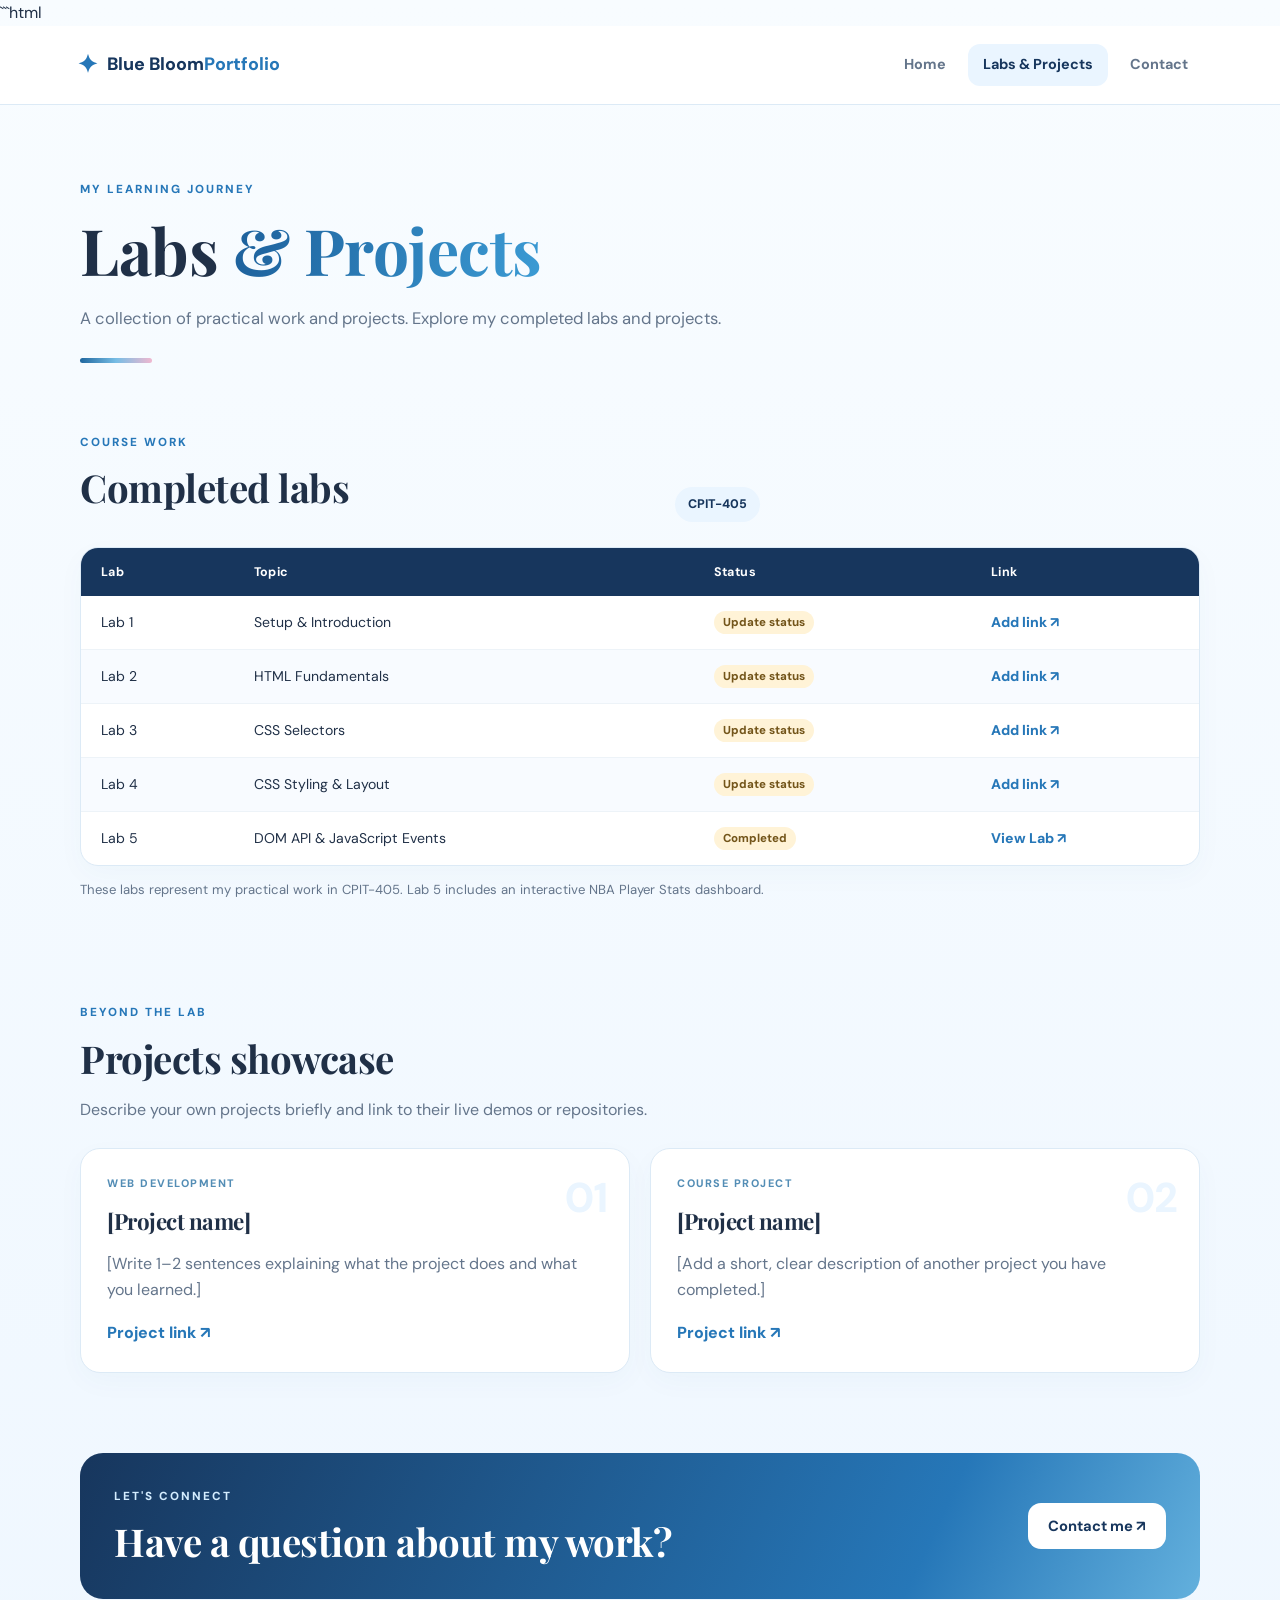
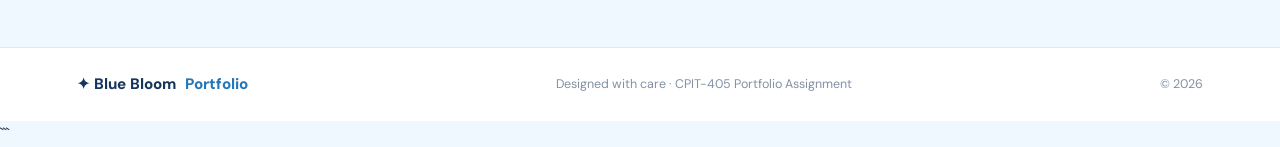
==== labs.html @ d571b175 "complete lab5" ====
```html
<!DOCTYPE html>
<html lang="en">
<head>
  <meta charset="UTF-8">
  <meta name="viewport" content="width=device-width, initial-scale=1.0">
  <meta name="description" content="Labs and projects completed for CPIT-405.">
  <title>Labs & Projects | Blue Bloom Portfolio</title>
  <link rel="stylesheet" href="style.css">
</head>

<body>
  <header class="site-header">
    <a class="brand" href="index.html">
      <span class="brand-mark">✦</span>
      <span>Blue Bloom<span class="brand-accent">Portfolio</span></span>
    </a>

    <nav class="nav" aria-label="Main navigation">
      <a href="index.html">Home</a>
      <a class="active" href="labs.html">Labs & Projects</a>
      <a href="contact.html">Contact</a>
    </nav>
  </header>

  <main class="container page-main">

    <section class="page-hero">
      <p class="eyebrow">MY LEARNING JOURNEY</p>
      <h1>Labs <span class="gradient-text">& Projects</span></h1>
      <p>A collection of practical work and projects. Explore my completed labs and projects.</p>
      <div class="page-hero-line"></div>
    </section>

    <section class="section">

      <div class="section-heading row-heading">
        <div>
          <p class="eyebrow">COURSE WORK</p>
          <h2>Completed labs</h2>
        </div>
        <span class="pill">CPIT-405</span>
      </div>

      <div class="table-wrap">
        <table>
          <thead>
            <tr>
              <th>Lab</th>
              <th>Topic</th>
              <th>Status</th>
              <th>Link</th>
            </tr>
          </thead>

          <tbody>
            <tr>
              <td>Lab 1</td>
              <td>Setup & Introduction</td>
              <td><span class="status">Update status</span></td>
              <td>
                <a class="table-link" href="#" aria-label="Lab 1 link">
                  Add link ↗
                </a>
              </td>
            </tr>

            <tr>
              <td>Lab 2</td>
              <td>HTML Fundamentals</td>
              <td><span class="status">Update status</span></td>
              <td>
                <a class="table-link" href="#" aria-label="Lab 2 link">
                  Add link ↗
                </a>
              </td>
            </tr>

            <tr>
              <td>Lab 3</td>
              <td>CSS Selectors</td>
              <td><span class="status">Update status</span></td>
              <td>
                <a class="table-link" href="#" aria-label="Lab 3 link">
                  Add link ↗
                </a>
              </td>
            </tr>

            <tr>
              <td>Lab 4</td>
              <td>CSS Styling & Layout</td>
              <td><span class="status">Update status</span></td>
              <td>
                <a class="table-link" href="#" aria-label="Lab 4 link">
                  Add link ↗
                </a>
              </td>
            </tr>

            <tr>
              <td>Lab 5</td>
              <td>DOM API & JavaScript Events</td>
              <td><span class="status">Completed</span></td>
              <td>
                <a class="table-link" href="labs/lab5/index.html">
                  View Lab ↗
                </a>
              </td>
            </tr>

          </tbody>
        </table>
      </div>

      <p class="note">
        These labs represent my practical work in CPIT-405.
        Lab 5 includes an interactive NBA Player Stats dashboard.
      </p>

    </section>

    <section class="section">

      <div class="section-heading">
        <p class="eyebrow">BEYOND THE LAB</p>
        <h2>Projects showcase</h2>
        <p>Describe your own projects briefly and link to their live demos or repositories.</p>
      </div>

      <div class="project-grid">

        <article class="project-card">
          <div class="project-number">01</div>
          <span class="project-type">WEB DEVELOPMENT</span>
          <h3>[Project name]</h3>
          <p>[Write 1–2 sentences explaining what the project does and what you learned.]</p>
          <a class="text-link" href="#">
            Project link <span>↗</span>
          </a>
        </article>

        <article class="project-card">
          <div class="project-number">02</div>
          <span class="project-type">COURSE PROJECT</span>
          <h3>[Project name]</h3>
          <p>[Add a short, clear description of another project you have completed.]</p>
          <a class="text-link" href="#">
            Project link <span>↗</span>
          </a>
        </article>

      </div>
    </section>

    <section class="callout">
      <div>
        <p class="eyebrow">LET'S CONNECT</p>
        <h2>Have a question about my work?</h2>
      </div>
      <a class="button button-light" href="contact.html">
        Contact me ↗
      </a>
    </section>

  </main>

  <footer class="site-footer">
    <a class="brand footer-brand" href="index.html">
      ✦ Blue Bloom<span class="brand-accent">Portfolio</span>
    </a>
    <p>Designed with care · CPIT-405 Portfolio Assignment</p>
    <span>© 2026</span>
  </footer>

</body>
</html>
```
---- style.css ----
@import url('https://fonts.googleapis.com/css2?family=DM+Sans:wght@400;500;600;700&family=Playfair+Display:wght@500;600;700&display=swap');
:root{--navy:#17365d;--blue:#2677b8;--sky:#eaf5ff;--ice:#f7fbff;--powder:#c9e5fb;--ink:#203047;--muted:#64758b;--line:#dceaf6;--white:#fff;--shadow:0 18px 45px rgba(35,91,139,.11)}
*{box-sizing:border-box}html{scroll-behavior:smooth}body{margin:0;color:var(--ink);background:linear-gradient(180deg,#f8fcff 0%,#eff7ff 100%);font-family:'DM Sans',sans-serif;line-height:1.65}
a{color:inherit;text-decoration:none}.site-header{display:flex;justify-content:space-between;align-items:center;padding:18px max(6%,calc((100% - 1160px)/2));background:rgba(255,255,255,.9);border-bottom:1px solid var(--line);position:sticky;top:0;z-index:10;backdrop-filter:blur(16px)}
.brand{display:inline-flex;align-items:center;gap:9px;font-weight:800;font-size:1.12rem;white-space:nowrap;color:var(--navy)}.brand-mark{color:var(--blue);font-size:1.55rem}.brand-accent{color:var(--blue)}
.nav{display:flex;gap:7px;align-items:center}.nav a{padding:9px 15px;border-radius:12px;color:var(--muted);font-size:.9rem;font-weight:700;transition:.2s}.nav a:hover,.nav a.active{color:var(--navy);background:var(--sky)}
.container{width:min(1120px,88%);margin:0 auto}.hero{display:grid;grid-template-columns:1.05fr .95fr;align-items:center;gap:35px;padding:75px 0 65px;min-height:550px}
.eyebrow{color:var(--blue);font-size:.73rem;font-weight:800;letter-spacing:2px;margin:0 0 13px}h1,h2,h3{font-family:'Playfair Display',serif;line-height:1.18;letter-spacing:-.5px;margin-top:0}h1{font-size:clamp(2.7rem,5vw,4.5rem);margin-bottom:20px}.gradient-text{color:var(--blue);background:linear-gradient(100deg,#1d609b,#3b9bd4);-webkit-background-clip:text;background-clip:text;color:transparent}
.hero-lead{color:var(--muted);font-size:1.1rem;line-height:1.85;max-width:570px}.hero-actions{display:flex;flex-wrap:wrap;gap:12px;margin:28px 0 24px}
.button{display:inline-flex;justify-content:center;align-items:center;gap:10px;border:0;border-radius:13px;padding:13px 20px;font:700 .92rem 'DM Sans',sans-serif;cursor:pointer;transition:.2s}.button:hover{transform:translateY(-3px)}
.button-primary{color:white;background:linear-gradient(110deg,#1f679f,#369bd0);box-shadow:0 10px 22px #287fb333}.button-secondary{color:var(--navy);border:1px solid var(--line);background:white}.hero-meta{display:flex;gap:20px;flex-wrap:wrap;color:#7b8da2;font-size:.82rem}.status-dot{display:inline-block;width:8px;height:8px;border-radius:50%;background:#53b8a2;margin-right:7px}
.hero-art{position:relative;min-height:400px;display:grid;place-items:center}.hero-art:before{content:'';position:absolute;width:340px;height:340px;border-radius:50%;background:linear-gradient(145deg,#d7edff,#f5fbff 55%,#c9e5fb)}
.profile-card{position:relative;z-index:1;width:min(330px,85%);padding:32px;border:1px solid white;border-radius:27px;background:#ffffffdf;box-shadow:0 24px 65px #235b8b22;transform:rotate(-2deg)}
.profile-avatar{width:75px;height:75px;display:grid;place-items:center;border-radius:24px;background:linear-gradient(145deg,#1c639c,#76bde7);color:white;font-size:1.45rem;font-weight:800;margin-bottom:24px;box-shadow:0 10px 22px #287fb333}
.profile-label{color:#5c93b8;font-size:.65rem;letter-spacing:1.5px;font-weight:800;margin-bottom:9px}.profile-card h2{font-size:1.8rem;margin-bottom:20px}.mini-tags,.skill-list{display:flex;flex-wrap:wrap;gap:7px}.mini-tags span,.skill-list span{background:#eaf5ff;color:#245e8b;border-radius:9px;padding:6px 10px;font-size:.75rem;font-weight:700}
.orb{position:absolute;border-radius:50%;z-index:2}.orb-one{width:22px;height:22px;background:#77bde5;top:45px;right:65px;box-shadow:0 0 0 9px #77bde522}.orb-two{width:14px;height:14px;background:#f0b8d0;left:45px;bottom:65px;box-shadow:0 0 0 8px #f0b8d022}
.floating-chip{position:absolute;z-index:3;background:white;border:1px solid var(--line);box-shadow:var(--shadow);border-radius:12px;padding:10px 14px;font-size:.78rem;font-weight:700}.chip-top{top:60px;left:0;transform:rotate(-4deg)}.chip-bottom{right:0;bottom:55px;transform:rotate(4deg);color:var(--blue)}
.section{padding:38px 0 52px}.section-heading{max-width:680px;margin-bottom:25px}.section-heading h2,.callout h2{font-size:clamp(1.8rem,3vw,2.5rem);margin-bottom:11px}.section-heading>p:not(.eyebrow){color:var(--muted)}.about-grid{display:grid;grid-template-columns:repeat(3,1fr);gap:18px}
.info-card,.project-card{background:white;border:1px solid var(--line);border-radius:20px;padding:26px;box-shadow:0 9px 28px #235b8b08;transition:.2s}.info-card:hover,.project-card:hover{transform:translateY(-5px);box-shadow:var(--shadow)}
.card-icon{display:grid;place-items:center;width:43px;height:43px;margin-bottom:17px;color:var(--blue);background:var(--sky);border-radius:14px;font-size:1.25rem}.info-card h3{font-size:1.15rem;margin-bottom:12px}.info-card p{color:var(--muted);font-size:.91rem}.info-card strong{color:var(--ink)}.muted,.note{color:var(--muted)}.row-heading{display:flex;justify-content:space-between;align-items:end;gap:20px}.pill{padding:7px 13px;color:var(--navy);background:var(--sky);border-radius:100px;font-size:.78rem;font-weight:800;white-space:nowrap}
.details-panel{display:grid;grid-template-columns:repeat(4,1fr);gap:10px;padding:23px;border-radius:20px;background:white;border:1px solid var(--line);box-shadow:0 9px 28px #235b8b08}.details-panel>div{padding:5px 14px;border-right:1px solid var(--line);overflow-wrap:anywhere}.details-panel>div:last-child{border:0}.detail-label{display:block;color:#8a9aab;text-transform:uppercase;letter-spacing:1px;font-size:.67rem;font-weight:800;margin-bottom:7px}.details-panel strong{font-size:.88rem}.note{font-size:.82rem;margin-top:13px}
.site-footer{display:flex;justify-content:space-between;align-items:center;gap:20px;padding:24px 6%;margin-top:30px;border-top:1px solid var(--line);background:white;color:#8291a3;font-size:.78rem}.site-footer p{margin:0}.footer-brand{font-size:.95rem}
.page-main{padding-top:50px}.page-hero{position:relative;padding:25px 0 32px}.page-hero h1{font-size:clamp(2.6rem,5vw,4rem);max-width:800px;margin-bottom:16px}.page-hero>p:not(.eyebrow){color:var(--muted);font-size:1.04rem;max-width:650px}.page-hero-line{width:72px;height:5px;border-radius:9px;margin-top:26px;background:linear-gradient(90deg,#1f679f,#77bde5,#f0b8d0)}
.table-wrap{overflow-x:auto;background:white;border:1px solid var(--line);border-radius:18px;box-shadow:0 9px 28px #235b8b08}table{width:100%;border-collapse:collapse;min-width:610px;text-align:left}th{background:#17365d;color:white;padding:16px 20px;font-size:.78rem;letter-spacing:.4px}td{padding:15px 20px;border-bottom:1px solid #edf3f8;font-size:.88rem}tbody tr:last-child td{border-bottom:0}tbody tr:nth-child(even){background:#f8fbff}tbody tr:hover{background:#edf7ff}.status{display:inline-block;color:#73551a;background:#fff3d7;border-radius:20px;padding:4px 9px;font-size:.72rem;font-weight:800}.table-link,.text-link{color:var(--blue);font-weight:800}
.project-grid{display:grid;grid-template-columns:repeat(2,1fr);gap:20px}.project-card{position:relative;overflow:hidden}.project-number{position:absolute;top:15px;right:22px;font-size:2.6rem;font-weight:800;color:#eaf5ff}.project-type{display:inline-block;color:#538db5;font-size:.68rem;font-weight:800;letter-spacing:1.5px;margin-bottom:15px}.project-card h3{font-size:1.4rem;margin-bottom:12px}.project-card p{color:var(--muted)}.callout{display:flex;justify-content:space-between;align-items:center;gap:25px;margin:28px 0 48px;padding:34px;color:white;background:linear-gradient(115deg,#17365d,#2677b8 75%,#63b0dd);border-radius:23px}.callout .eyebrow{color:#d4edff}.callout h2{margin:0}.button-light{color:var(--navy);background:white;white-space:nowrap}
.contact-layout{display:grid;grid-template-columns:.8fr 1.2fr;gap:24px;align-items:stretch}.contact-aside{position:relative;overflow:hidden;padding:33px;border-radius:22px;color:white;background:linear-gradient(145deg,#17365d,#2677b8)}.contact-aside .eyebrow{color:#cbeaff}.contact-aside h2{font-size:1.8rem}.contact-aside .muted{color:#d5e9f7;font-size:.9rem}.contact-detail{display:flex;align-items:center;gap:13px;margin-top:24px;position:relative;z-index:1}.contact-icon{display:grid;place-items:center;flex:0 0 39px;height:39px;border-radius:12px;color:white;background:#ffffff22;font-weight:800}.contact-detail .detail-label{color:#cbe3f5;margin-bottom:3px}.contact-detail a{font-size:.84rem;overflow-wrap:anywhere}.contact-detail a:hover{text-decoration:underline}.aside-decoration{position:absolute;bottom:-90px;right:-20px;font-size:14rem;color:#ffffff10;line-height:1}
.form-card{padding:33px;background:white;border:1px solid var(--line);border-radius:22px;box-shadow:var(--shadow)}.form-card h2{font-size:1.6rem;margin-bottom:8px}.form-card>.muted{font-size:.86rem}.form-row{display:flex;flex-direction:column;gap:7px;margin-top:16px}.form-row label{font-size:.82rem;font-weight:800}.form-row input,.form-row select,.form-row textarea{width:100%;border:1px solid #dce8f3;border-radius:11px;padding:13px 14px;background:#fbfdff;color:var(--ink);font:400 .9rem 'DM Sans',sans-serif;outline:none;transition:.2s}.form-row input:focus,.form-row select:focus,.form-row textarea:focus{border-color:var(--blue);box-shadow:0 0 0 3px #2677b818}.form-row textarea{resize:vertical}.submit-button{margin-top:21px;width:100%}.form-footnote{margin:13px 0 0;color:#8797a8;font-size:.74rem}
@media(max-width:820px){.hero{grid-template-columns:1fr;gap:8px;padding-top:55px}.hero-art{min-height:350px}.about-grid{grid-template-columns:1fr}.details-panel{grid-template-columns:repeat(2,1fr)}.details-panel>div:nth-child(2){border-right:0}.contact-layout{grid-template-columns:1fr}}
@media(max-width:560px){.site-header{padding:14px 5%;flex-direction:column;gap:10px}.nav{width:100%;justify-content:center;gap:1px}.nav a{padding:8px 9px;font-size:.8rem}.container{width:90%}.hero{padding:42px 0 32px}.hero-art{min-height:320px}.hero-art:before{width:275px;height:275px}.profile-card{padding:25px}.chip-top{left:-2px;top:28px}.chip-bottom{right:-2px;bottom:24px}.section{padding:28px 0 35px}.details-panel{grid-template-columns:1fr}.details-panel>div{border-right:0;border-bottom:1px solid var(--line);padding:10px}.details-panel>div:last-child{border-bottom:0}.project-grid{grid-template-columns:1fr}.callout{flex-direction:column;align-items:flex-start;padding:26px}.form-card,.contact-aside{padding:24px}.site-footer{flex-direction:column;text-align:center;gap:8px}.page-main{padding-top:30px}}
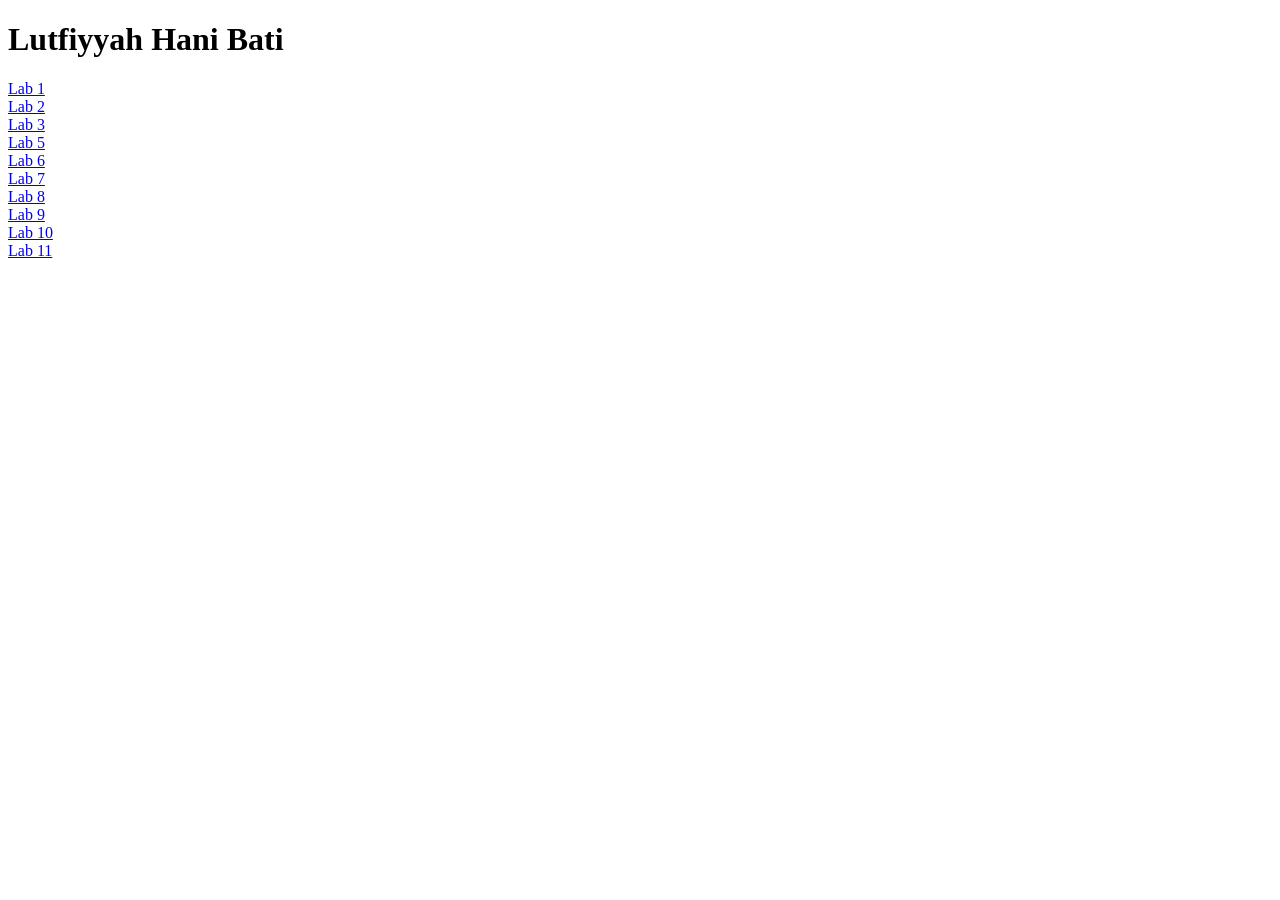
==== commit 9a366330: "complete lab6" ====
--- a/labs.html
+++ b/labs.html
@@ -1,178 +1,28 @@
-```html
+
 <!DOCTYPE html>
 <html lang="en">
 <head>
-  <meta charset="UTF-8">
-  <meta name="viewport" content="width=device-width, initial-scale=1.0">
-  <meta name="description" content="Labs and projects completed for CPIT-405.">
-  <title>Labs & Projects | Blue Bloom Portfolio</title>
-  <link rel="stylesheet" href="style.css">
+    <meta charset="UTF-8">
+    <meta name="viewport" content="width=device-width, initial-scale=1.0">
+    <title>CPIT-405 Labs</title>
 </head>
 
 <body>
-  <header class="site-header">
-    <a class="brand" href="index.html">
-      <span class="brand-mark">✦</span>
-      <span>Blue Bloom<span class="brand-accent">Portfolio</span></span>
-    </a>
 
-    <nav class="nav" aria-label="Main navigation">
-      <a href="index.html">Home</a>
-      <a class="active" href="labs.html">Labs & Projects</a>
-      <a href="contact.html">Contact</a>
-    </nav>
-  </header>
+    <h1>Lutfiyyah Hani Bati</h1>
 
-  <main class="container page-main">
-
-    <section class="page-hero">
-      <p class="eyebrow">MY LEARNING JOURNEY</p>
-      <h1>Labs <span class="gradient-text">& Projects</span></h1>
-      <p>A collection of practical work and projects. Explore my completed labs and projects.</p>
-      <div class="page-hero-line"></div>
-    </section>
-
-    <section class="section">
-
-      <div class="section-heading row-heading">
-        <div>
-          <p class="eyebrow">COURSE WORK</p>
-          <h2>Completed labs</h2>
-        </div>
-        <span class="pill">CPIT-405</span>
-      </div>
-
-      <div class="table-wrap">
-        <table>
-          <thead>
-            <tr>
-              <th>Lab</th>
-              <th>Topic</th>
-              <th>Status</th>
-              <th>Link</th>
-            </tr>
-          </thead>
-
-          <tbody>
-            <tr>
-              <td>Lab 1</td>
-              <td>Setup & Introduction</td>
-              <td><span class="status">Update status</span></td>
-              <td>
-                <a class="table-link" href="#" aria-label="Lab 1 link">
-                  Add link ↗
-                </a>
-              </td>
-            </tr>
-
-            <tr>
-              <td>Lab 2</td>
-              <td>HTML Fundamentals</td>
-              <td><span class="status">Update status</span></td>
-              <td>
-                <a class="table-link" href="#" aria-label="Lab 2 link">
-                  Add link ↗
-                </a>
-              </td>
-            </tr>
-
-            <tr>
-              <td>Lab 3</td>
-              <td>CSS Selectors</td>
-              <td><span class="status">Update status</span></td>
-              <td>
-                <a class="table-link" href="#" aria-label="Lab 3 link">
-                  Add link ↗
-                </a>
-              </td>
-            </tr>
-
-            <tr>
-              <td>Lab 4</td>
-              <td>CSS Styling & Layout</td>
-              <td><span class="status">Update status</span></td>
-              <td>
-                <a class="table-link" href="#" aria-label="Lab 4 link">
-                  Add link ↗
-                </a>
-              </td>
-            </tr>
-
-            <tr>
-              <td>Lab 5</td>
-              <td>DOM API & JavaScript Events</td>
-              <td><span class="status">Completed</span></td>
-              <td>
-                <a class="table-link" href="labs/lab5/index.html">
-                  View Lab ↗
-                </a>
-              </td>
-            </tr>
-
-          </tbody>
-        </table>
-      </div>
-
-      <p class="note">
-        These labs represent my practical work in CPIT-405.
-        Lab 5 includes an interactive NBA Player Stats dashboard.
-      </p>
-
-    </section>
-
-    <section class="section">
-
-      <div class="section-heading">
-        <p class="eyebrow">BEYOND THE LAB</p>
-        <h2>Projects showcase</h2>
-        <p>Describe your own projects briefly and link to their live demos or repositories.</p>
-      </div>
-
-      <div class="project-grid">
-
-        <article class="project-card">
-          <div class="project-number">01</div>
-          <span class="project-type">WEB DEVELOPMENT</span>
-          <h3>[Project name]</h3>
-          <p>[Write 1–2 sentences explaining what the project does and what you learned.]</p>
-          <a class="text-link" href="#">
-            Project link <span>↗</span>
-          </a>
-        </article>
-
-        <article class="project-card">
-          <div class="project-number">02</div>
-          <span class="project-type">COURSE PROJECT</span>
-          <h3>[Project name]</h3>
-          <p>[Add a short, clear description of another project you have completed.]</p>
-          <a class="text-link" href="#">
-            Project link <span>↗</span>
-          </a>
-        </article>
-
-      </div>
-    </section>
-
-    <section class="callout">
-      <div>
-        <p class="eyebrow">LET'S CONNECT</p>
-        <h2>Have a question about my work?</h2>
-      </div>
-      <a class="button button-light" href="contact.html">
-        Contact me ↗
-      </a>
-    </section>
-
-  </main>
-
-  <footer class="site-footer">
-    <a class="brand footer-brand" href="index.html">
-      ✦ Blue Bloom<span class="brand-accent">Portfolio</span>
-    </a>
-    <p>Designed with care · CPIT-405 Portfolio Assignment</p>
-    <span>© 2026</span>
-  </footer>
+    <a href="labs/lab1.html">Lab 1</a><br>
+    <a href="labs/lab2.html">Lab 2</a><br>
+    <a href="labs/lab3.html">Lab 3</a><br>
+    <a href="labs/lab5/index.html">Lab 5</a><br>
+    <a href="lab6/index.html">Lab 6</a><br>
+    <a href="labs/lab7.html">Lab 7</a><br>
+    <a href="labs/lab8.html">Lab 8</a><br>
+    <a href="labs/lab9.html">Lab 9</a><br>
+    <a href="labs/lab10.html">Lab 10</a><br>
+    <a href="labs/lab11.html">Lab 11</a><br>
 
 </body>
 </html>
-```
+
+
